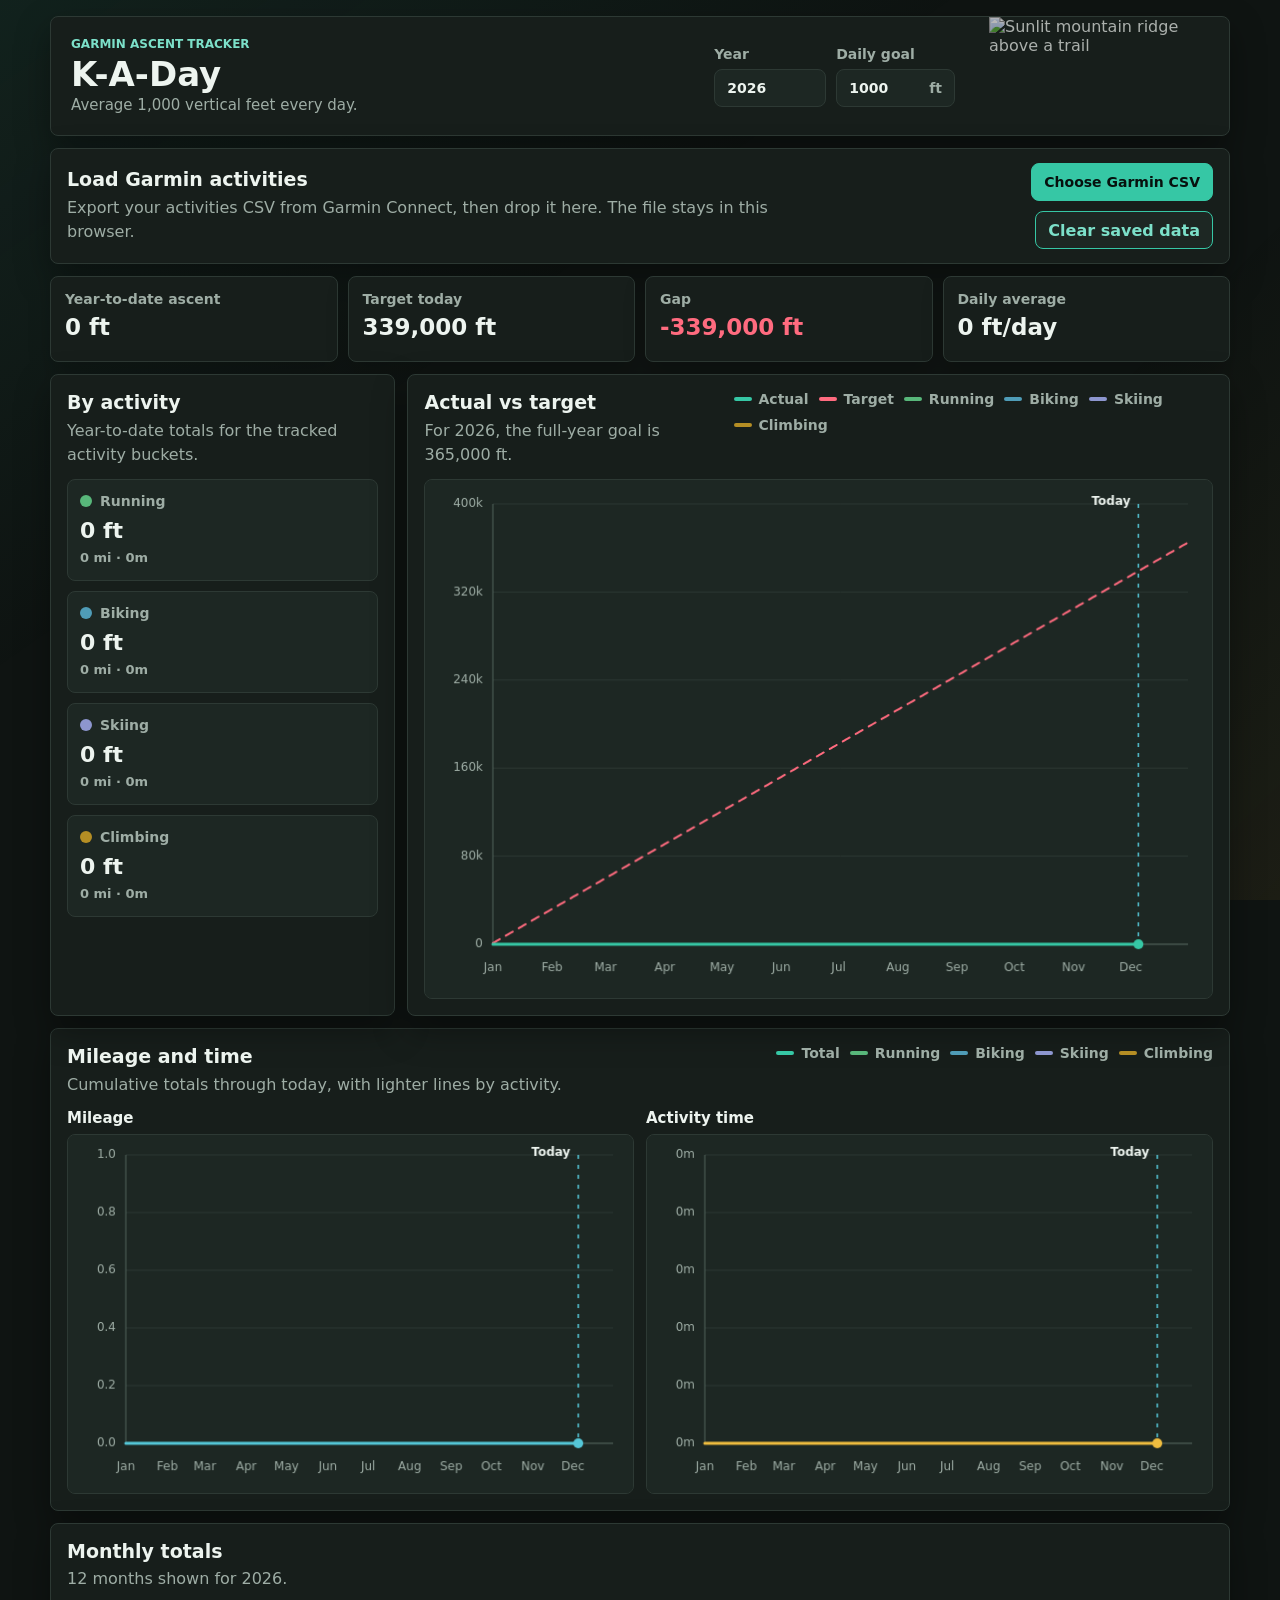
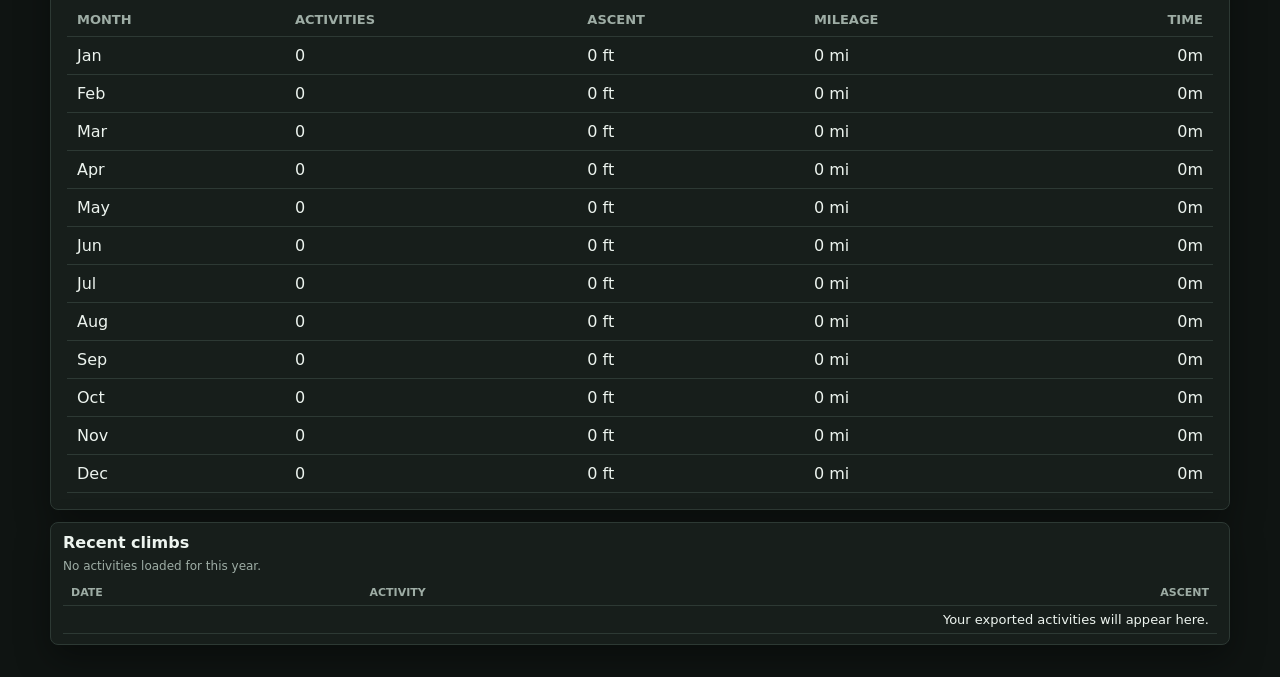
==== index.html @ 8f9bbec0 "Add GitHub Pages hosting for K-A-Day totals" ====
<!doctype html>
<html lang="en">
  <head>
    <meta charset="utf-8">
    <meta name="viewport" content="width=device-width, initial-scale=1">
    <title>K-A-Day</title>
    <link rel="stylesheet" href="styles.css">
  </head>
  <body>
    <main class="app-shell">
      <section class="top-panel" aria-labelledby="app-title">
        <div class="intro">
          <div>
            <p class="eyebrow">Garmin ascent tracker</p>
            <h1 id="app-title">K-A-Day</h1>
            <p class="lede">Average 1,000 vertical feet every day.</p>
          </div>

          <div class="controls" aria-label="Tracker settings">
            <label>
              Year
              <input id="year-input" type="number" min="2000" max="2100" inputmode="numeric">
            </label>
            <label>
              Daily goal
              <span class="input-suffix">
                <input id="daily-goal-input" type="number" min="1" step="1" inputmode="numeric">
                <span>ft</span>
              </span>
            </label>
          </div>
        </div>

        <figure class="mountain-image" aria-label="Mountain trail">
          <img
            src="https://images.unsplash.com/photo-1464822759023-fed622ff2c3b?auto=format&fit=crop&w=1400&q=80"
            alt="Sunlit mountain ridge above a trail"
          >
        </figure>
      </section>

      <section class="upload-panel" aria-labelledby="upload-title">
        <div>
          <h2 id="upload-title">Load Garmin activities</h2>
          <p>
            Export your activities CSV from Garmin Connect, then drop it here.
            The file stays in this browser.
          </p>
        </div>

        <div id="drop-zone" class="drop-zone">
          <input id="csv-input" type="file" accept=".csv,text/csv">
          <label for="csv-input" class="file-button">Choose Garmin CSV</label>
          <button id="clear-button" type="button" class="ghost-button">Clear saved data</button>
        </div>
      </section>

      <section class="stats-grid" aria-label="Progress summary">
        <article class="stat-card">
          <span>Year-to-date ascent</span>
          <strong id="total-ascent">0 ft</strong>
        </article>
        <article class="stat-card">
          <span>Target today</span>
          <strong id="target-ascent">0 ft</strong>
        </article>
        <article class="stat-card">
          <span>Gap</span>
          <strong id="gap-ascent">0 ft</strong>
        </article>
        <article class="stat-card">
          <span>Daily average</span>
          <strong id="daily-average">0 ft</strong>
        </article>
      </section>

      <div class="ascent-layout">
        <section class="type-totals" aria-labelledby="type-totals-title">
          <div class="section-heading">
            <div>
              <h2 id="type-totals-title">By activity</h2>
              <p>Year-to-date totals for the tracked activity buckets.</p>
            </div>
          </div>
          <div id="activity-totals" class="type-total-grid"></div>
        </section>

        <section class="chart-panel" aria-labelledby="chart-title">
          <div class="chart-heading">
            <div>
              <h2 id="chart-title">Actual vs target</h2>
              <p id="chart-subtitle">Load a Garmin CSV to start tracking.</p>
            </div>
            <div class="legend" aria-label="Chart legend">
              <span><i class="actual-key"></i>Actual</span>
              <span><i class="target-key"></i>Target</span>
              <span><i class="running-key"></i>Running</span>
              <span><i class="biking-key"></i>Biking</span>
              <span><i class="skiing-key"></i>Skiing</span>
              <span><i class="climbing-key"></i>Climbing</span>
            </div>
          </div>
          <div class="chart-wrap">
            <canvas id="progress-chart" width="1200" height="640" aria-label="Cumulative ascent chart" role="img"></canvas>
          </div>
        </section>
      </div>

      <section class="metrics-panel" aria-labelledby="metrics-title">
        <div class="chart-heading">
          <div>
            <h2 id="metrics-title">Mileage and time</h2>
            <p id="metrics-subtitle">Cumulative totals through today, with lighter lines by activity.</p>
          </div>
          <div class="legend" aria-label="Metric chart legend">
            <span><i class="actual-key"></i>Total</span>
            <span><i class="running-key"></i>Running</span>
            <span><i class="biking-key"></i>Biking</span>
            <span><i class="skiing-key"></i>Skiing</span>
            <span><i class="climbing-key"></i>Climbing</span>
          </div>
        </div>
        <div class="metric-chart-grid">
          <div class="metric-chart">
            <h3>Mileage</h3>
            <canvas id="mileage-chart" class="metric-canvas" width="900" height="360" aria-label="Cumulative mileage chart" role="img"></canvas>
          </div>
          <div class="metric-chart">
            <h3>Activity time</h3>
            <canvas id="time-chart" class="metric-canvas" width="900" height="360" aria-label="Cumulative activity time chart" role="img"></canvas>
          </div>
        </div>
      </section>

      <section class="monthly-panel" aria-labelledby="monthly-title">
        <div class="activity-heading">
          <div>
            <h2 id="monthly-title">Monthly totals</h2>
            <p id="monthly-count">Totals through the selected year so far.</p>
          </div>
        </div>
        <div class="table-wrap">
          <table>
            <thead>
              <tr>
                <th>Month</th>
                <th>Activities</th>
                <th>Ascent</th>
                <th>Mileage</th>
                <th>Time</th>
              </tr>
            </thead>
            <tbody id="monthly-table">
              <tr>
                <td colspan="5">Monthly totals will appear here.</td>
              </tr>
            </tbody>
          </table>
        </div>
      </section>

      <section class="activity-panel" aria-labelledby="activity-title">
        <div class="activity-heading">
          <div>
            <h2 id="activity-title">Recent climbs</h2>
            <p id="activity-count">No activities loaded yet.</p>
          </div>
          <div id="parse-note" class="parse-note" role="status"></div>
        </div>
        <div class="table-wrap">
          <table>
            <thead>
              <tr>
                <th>Date</th>
                <th>Activity</th>
                <th>Ascent</th>
              </tr>
            </thead>
            <tbody id="activity-table">
              <tr>
                <td colspan="3">Your exported activities will appear here.</td>
              </tr>
            </tbody>
          </table>
        </div>
      </section>
    </main>

    <script src="app.js"></script>
  </body>
</html>
---- styles.css ----
:root {
  --page: #0f1412;
  --surface: #171e1b;
  --surface-soft: #1d2723;
  --ink: #edf4ef;
  --muted: #9eada5;
  --line: #2d3934;
  --green: #36c7a5;
  --green-dark: #7ce0c9;
  --coral: #ff6b7f;
  --gold: #f0bd3f;
  --cyan: #55c7d8;
  --shadow: 0 14px 34px rgba(0, 0, 0, 0.36);
}

* {
  box-sizing: border-box;
}

body {
  margin: 0;
  min-height: 100vh;
  color: var(--ink);
  background: var(--page);
  font-family: Inter, ui-sans-serif, system-ui, -apple-system, BlinkMacSystemFont, "Segoe UI", sans-serif;
}

body::before {
  content: "";
  position: fixed;
  inset: 0;
  z-index: -1;
  background:
    linear-gradient(145deg, rgba(54, 199, 165, 0.08), transparent 38%),
    linear-gradient(315deg, rgba(240, 189, 63, 0.06), transparent 32%);
}

button,
input {
  font: inherit;
}

.app-shell {
  width: min(1180px, calc(100% - 32px));
  margin: 0 auto;
  padding: 16px 0 32px;
}

.top-panel,
.upload-panel,
.chart-panel,
.metrics-panel,
.type-totals,
.monthly-panel,
.activity-panel {
  background: var(--surface);
  border: 1px solid var(--line);
  border-radius: 8px;
  box-shadow: var(--shadow);
}

.top-panel {
  display: grid;
  grid-template-columns: minmax(0, 1fr) 240px;
  gap: 14px;
  overflow: hidden;
}

.intro {
  display: flex;
  align-items: center;
  justify-content: space-between;
  gap: 20px;
  padding: 18px 20px;
}

.eyebrow {
  margin: 0 0 6px;
  color: var(--green-dark);
  font-size: 12px;
  font-weight: 800;
  letter-spacing: 0;
  text-transform: uppercase;
}

h1,
h2,
p {
  margin-top: 0;
}

h1 {
  margin-bottom: 4px;
  font-size: 34px;
  line-height: 1;
  letter-spacing: 0;
}

h2 {
  margin-bottom: 5px;
  font-size: 19px;
  line-height: 1.2;
  letter-spacing: 0;
}

.lede {
  max-width: 560px;
  margin-bottom: 0;
  color: var(--muted);
  font-size: 15px;
  line-height: 1.35;
}

.controls {
  display: flex;
  flex-wrap: wrap;
  justify-content: flex-end;
  gap: 10px;
}

label {
  display: grid;
  gap: 7px;
  color: var(--muted);
  font-size: 14px;
  font-weight: 700;
}

input[type="number"] {
  width: 112px;
  height: 38px;
  padding: 0 12px;
  color: var(--ink);
  background: var(--surface-soft);
  border: 1px solid var(--line);
  border-radius: 8px;
}

.input-suffix {
  display: flex;
  align-items: center;
  height: 38px;
  padding-right: 12px;
  background: var(--surface-soft);
  border: 1px solid var(--line);
  border-radius: 8px;
}

.input-suffix input {
  width: 92px;
  height: 36px;
  border: 0;
  background: transparent;
}

.input-suffix span {
  color: var(--muted);
  font-weight: 800;
}

.mountain-image {
  min-height: 118px;
  margin: 0;
}

.mountain-image img {
  display: block;
  width: 100%;
  height: 100%;
  min-height: 118px;
  object-fit: cover;
  filter: brightness(0.72) saturate(0.95);
}

.upload-panel {
  display: flex;
  align-items: center;
  justify-content: space-between;
  gap: 14px;
  margin-top: 12px;
  padding: 14px 16px;
}

.upload-panel p,
.chart-heading p,
.activity-heading p {
  margin-bottom: 0;
  color: var(--muted);
  line-height: 1.5;
}

.drop-zone {
  display: flex;
  flex-wrap: wrap;
  justify-content: flex-end;
  gap: 10px;
}

.drop-zone.is-dragging {
  outline: 3px solid rgba(54, 199, 165, 0.28);
  outline-offset: 5px;
}

input[type="file"] {
  position: absolute;
  width: 1px;
  height: 1px;
  overflow: hidden;
  clip: rect(0 0 0 0);
  white-space: nowrap;
}

.file-button,
.ghost-button {
  display: inline-flex;
  align-items: center;
  justify-content: center;
  min-height: 38px;
  padding: 0 12px;
  border-radius: 8px;
  border: 1px solid var(--green);
  cursor: pointer;
  font-weight: 800;
}

.file-button {
  color: #07110e;
  background: var(--green);
}

.file-button:hover,
.file-button:focus-visible {
  background: var(--green-dark);
}

.ghost-button {
  color: var(--green-dark);
  background: var(--surface-soft);
}

.ghost-button:hover,
.ghost-button:focus-visible {
  border-color: var(--green-dark);
}

.stats-grid {
  display: grid;
  grid-template-columns: repeat(4, minmax(0, 1fr));
  gap: 10px;
  margin-top: 12px;
}

.stat-card {
  min-height: 86px;
  padding: 14px;
  background: var(--surface);
  border: 1px solid var(--line);
  border-radius: 8px;
  box-shadow: 0 8px 22px rgba(0, 0, 0, 0.2);
}

.stat-card span {
  display: block;
  margin-bottom: 8px;
  color: var(--muted);
  font-size: 14px;
  font-weight: 800;
}

.stat-card strong {
  display: block;
  font-size: 23px;
  line-height: 1.1;
  letter-spacing: 0;
}

.stat-card.is-good strong {
  color: var(--green-dark);
}

.stat-card.is-behind strong {
  color: var(--coral);
}

.chart-panel,
.metrics-panel,
.type-totals,
.monthly-panel,
.activity-panel {
  margin-top: 12px;
  padding: 16px;
}

.activity-panel {
  padding: 10px 12px;
}

.activity-panel .activity-heading {
  margin-bottom: 6px;
}

.activity-panel h2 {
  font-size: 16px;
}

.activity-panel .activity-heading p,
.activity-panel .parse-note {
  font-size: 12px;
  line-height: 1.35;
}

.activity-panel table {
  min-width: 520px;
}

.activity-panel th,
.activity-panel td {
  padding: 6px 8px;
  font-size: 13px;
}

.activity-panel th {
  font-size: 11px;
}

.ascent-layout {
  display: grid;
  grid-template-columns: minmax(250px, 0.42fr) minmax(0, 1fr);
  gap: 12px;
  margin-top: 12px;
  align-items: stretch;
}

.ascent-layout .chart-panel,
.ascent-layout .type-totals {
  margin-top: 0;
}

.ascent-layout .type-totals {
  display: flex;
  flex-direction: column;
}

.ascent-layout .type-total-grid {
  grid-template-columns: 1fr;
}

.chart-heading,
.section-heading,
.activity-heading {
  display: flex;
  align-items: flex-start;
  justify-content: space-between;
  gap: 14px;
  margin-bottom: 12px;
}

.section-heading p {
  margin-bottom: 0;
  color: var(--muted);
  line-height: 1.5;
}

.type-total-grid {
  display: grid;
  grid-template-columns: repeat(4, minmax(0, 1fr));
  gap: 10px;
}

.type-total {
  min-height: 92px;
  padding: 12px;
  border: 1px solid var(--line);
  border-radius: 8px;
  background: var(--surface-soft);
}

.type-total span {
  display: inline-flex;
  align-items: center;
  gap: 8px;
  color: var(--muted);
  font-size: 14px;
  font-weight: 800;
}

.type-total span::before {
  content: "";
  width: 12px;
  height: 12px;
  border-radius: 8px;
  background: var(--series-color);
}

.type-total strong {
  display: block;
  margin-top: 8px;
  font-size: 22px;
  line-height: 1.1;
  letter-spacing: 0;
}

.type-total small {
  display: block;
  margin-top: 6px;
  color: var(--muted);
  font-size: 13px;
  font-weight: 700;
  line-height: 1.45;
}

.legend {
  display: flex;
  flex-wrap: wrap;
  gap: 10px;
  color: var(--muted);
  font-size: 14px;
  font-weight: 800;
}

.legend span {
  display: inline-flex;
  align-items: center;
  gap: 7px;
}

.legend i {
  display: inline-block;
  width: 18px;
  height: 4px;
  border-radius: 8px;
}

.actual-key {
  background: var(--green);
}

.target-key {
  background: var(--coral);
}

.running-key {
  background: #58b77a;
}

.biking-key {
  background: #4f9cb7;
}

.skiing-key {
  background: #8d96cf;
}

.climbing-key {
  background: #b58e24;
}

.chart-wrap {
  position: relative;
  width: 100%;
  min-height: 520px;
}

canvas {
  display: block;
  width: 100%;
  height: 520px;
  border: 1px solid var(--line);
  border-radius: 8px;
  background: var(--surface-soft);
}

.metric-chart-grid {
  display: grid;
  grid-template-columns: repeat(2, minmax(0, 1fr));
  gap: 12px;
}

.metric-chart h3 {
  margin: 0 0 7px;
  font-size: 15px;
  letter-spacing: 0;
}

canvas.metric-canvas {
  height: 360px;
}

.parse-note {
  max-width: 420px;
  color: var(--muted);
  font-size: 14px;
  font-weight: 700;
  line-height: 1.45;
  text-align: right;
}

.table-wrap {
  overflow-x: auto;
}

table {
  width: 100%;
  border-collapse: collapse;
  min-width: 620px;
}

th,
td {
  padding: 9px 10px;
  border-bottom: 1px solid var(--line);
  text-align: left;
}

th {
  color: var(--muted);
  font-size: 13px;
  text-transform: uppercase;
  letter-spacing: 0;
}

td {
  color: var(--ink);
}

td:last-child,
th:last-child {
  text-align: right;
}

@media (max-width: 860px) {
  .top-panel,
  .upload-panel,
  .chart-heading,
  .section-heading,
  .activity-heading {
    display: block;
  }

  .intro {
    display: block;
  }

  .mountain-image {
    max-height: 110px;
  }

  .upload-panel > * + *,
  .chart-heading > * + *,
  .section-heading > * + *,
  .activity-heading > * + * {
    margin-top: 16px;
  }

  .drop-zone {
    justify-content: flex-start;
  }

  .stats-grid {
    grid-template-columns: repeat(2, minmax(0, 1fr));
  }

  .ascent-layout {
    grid-template-columns: 1fr;
  }

  .chart-wrap {
    min-height: 460px;
  }

  .type-total-grid,
  .ascent-layout .type-total-grid,
  .metric-chart-grid {
    grid-template-columns: repeat(2, minmax(0, 1fr));
  }

  .parse-note {
    text-align: left;
  }
}

@media (max-width: 560px) {
  .app-shell {
    width: min(100% - 20px, 1180px);
    padding-top: 10px;
  }

  .intro,
  .upload-panel,
  .chart-panel,
  .metrics-panel,
  .type-totals,
  .monthly-panel,
  .activity-panel {
    padding: 14px;
  }

  h1 {
    font-size: 32px;
  }

  .stats-grid {
    grid-template-columns: 1fr;
  }

  .type-total-grid,
  .ascent-layout .type-total-grid,
  .metric-chart-grid {
    grid-template-columns: 1fr;
  }

  .file-button,
  .ghost-button {
    width: 100%;
  }

  canvas {
    height: 360px;
  }

  .chart-wrap {
    min-height: 360px;
  }

  canvas.metric-canvas {
    height: 300px;
  }
}
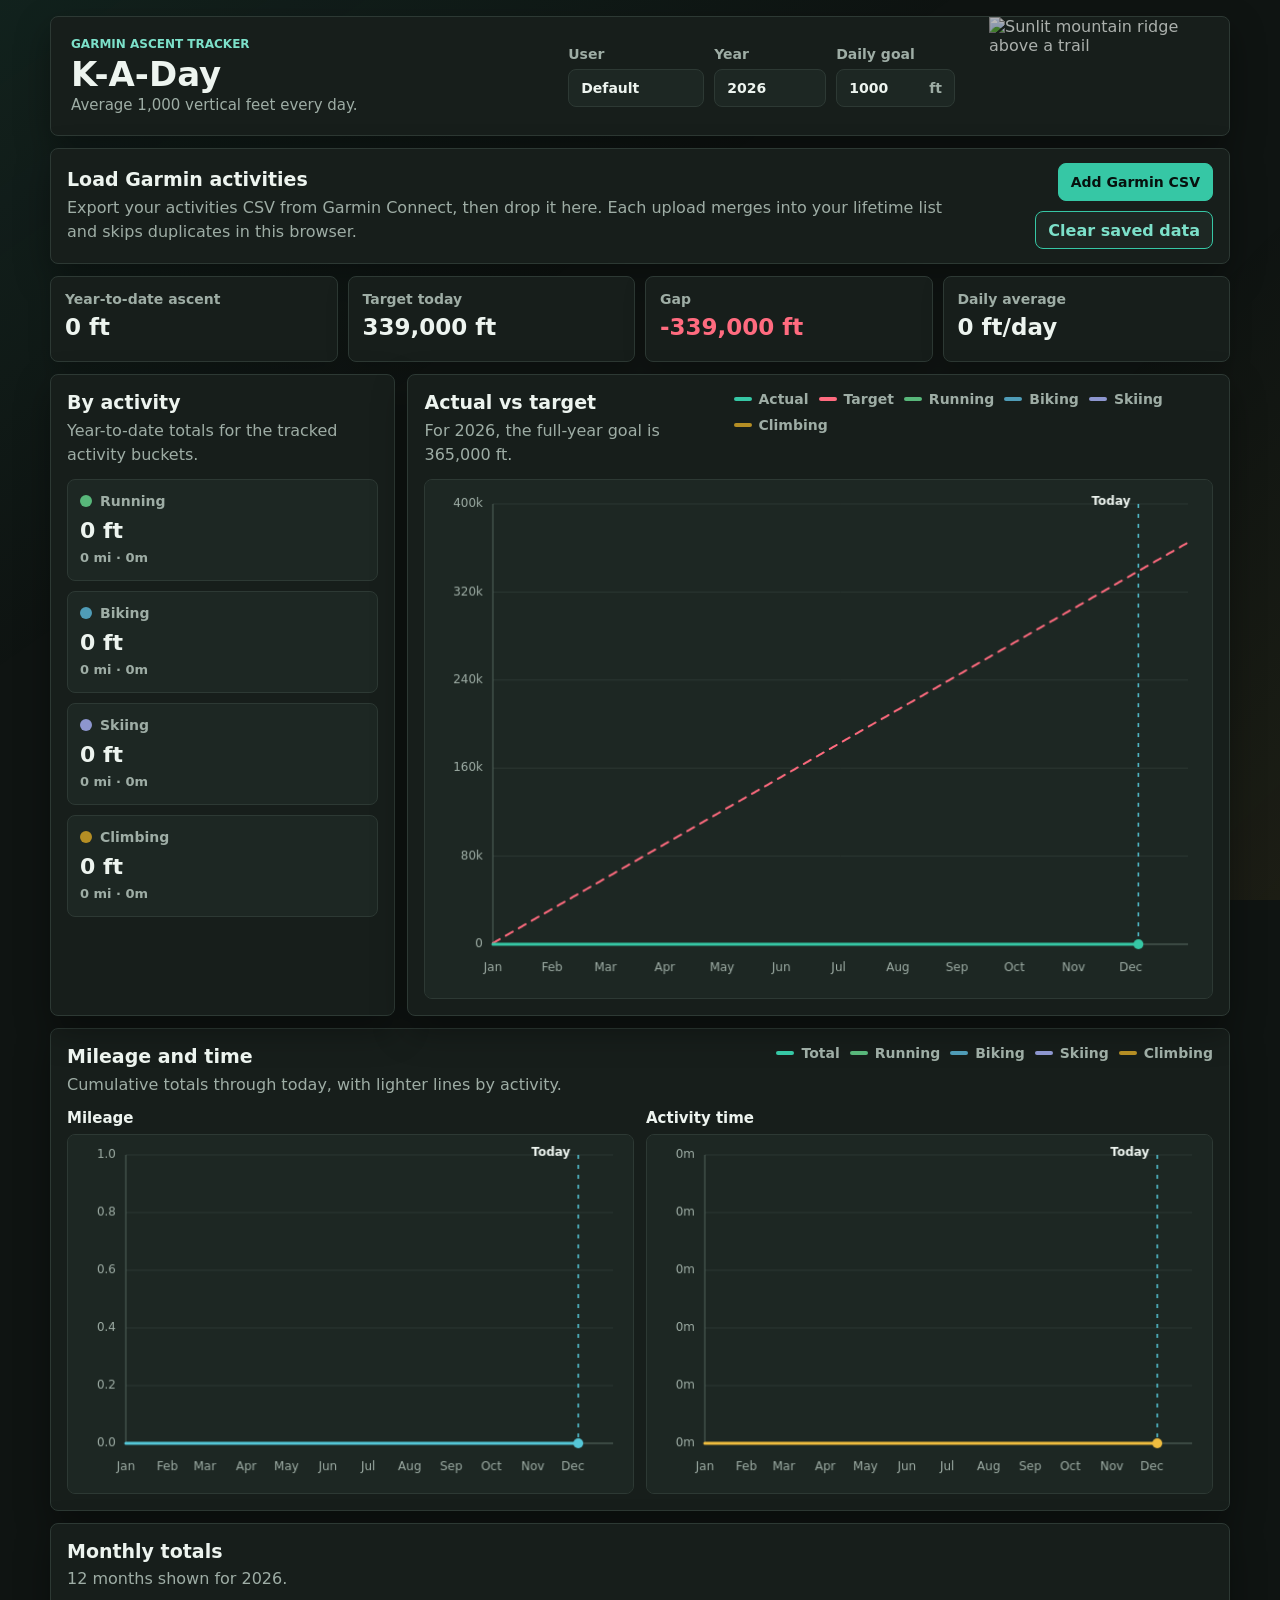
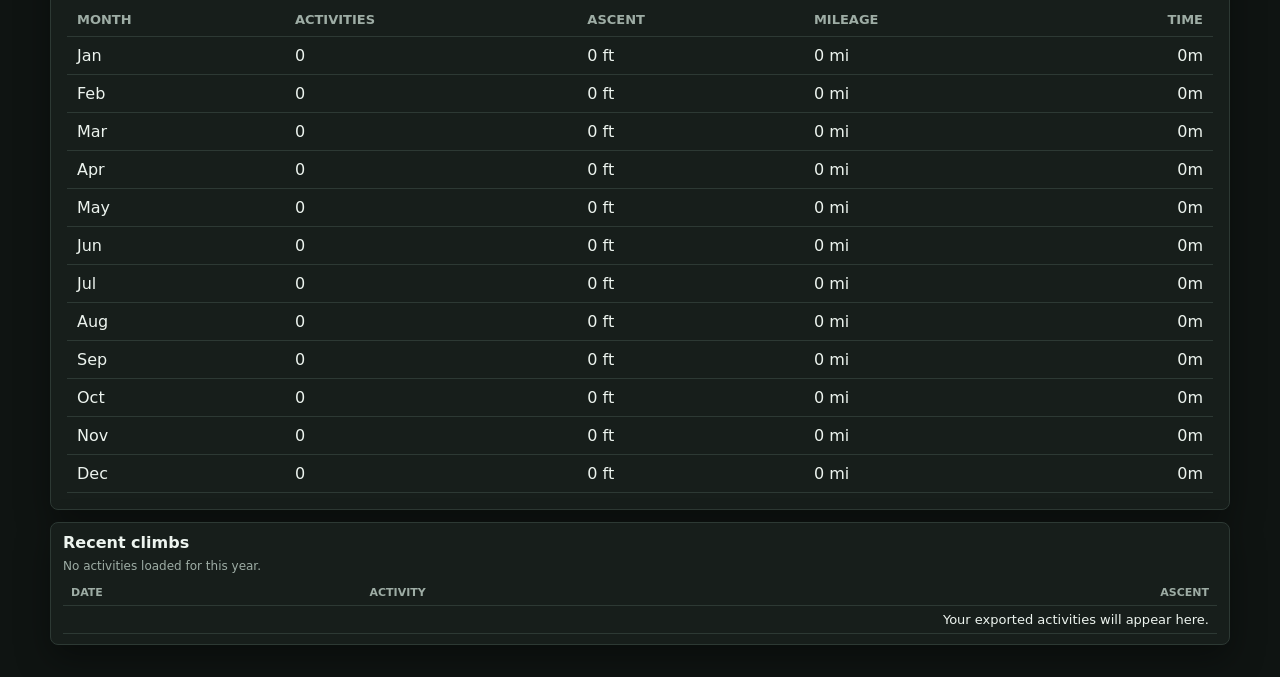
==== commit 0beb2673: "added individual users" ====
--- a/index.html
+++ b/index.html
@@ -17,6 +17,10 @@
           </div>
 
           <div class="controls" aria-label="Tracker settings">
+            <label>
+              User
+              <input id="user-input" type="text" maxlength="40" spellcheck="false" autocomplete="off">
+            </label>
             <label>
               Year
               <input id="year-input" type="number" min="2000" max="2100" inputmode="numeric">
@@ -44,13 +48,13 @@
           <h2 id="upload-title">Load Garmin activities</h2>
           <p>
             Export your activities CSV from Garmin Connect, then drop it here.
-            The file stays in this browser.
+            Each upload merges into your lifetime list and skips duplicates in this browser.
           </p>
         </div>
 
         <div id="drop-zone" class="drop-zone">
           <input id="csv-input" type="file" accept=".csv,text/csv">
-          <label for="csv-input" class="file-button">Choose Garmin CSV</label>
+          <label for="csv-input" class="file-button">Add Garmin CSV</label>
           <button id="clear-button" type="button" class="ghost-button">Clear saved data</button>
         </div>
       </section>
--- a/styles.css
+++ b/styles.css
@@ -126,6 +126,7 @@
   font-weight: 700;
 }
 
+input[type="text"],
 input[type="number"] {
   width: 112px;
   height: 38px;
@@ -134,6 +135,10 @@
   background: var(--surface-soft);
   border: 1px solid var(--line);
   border-radius: 8px;
+}
+
+input[type="text"] {
+  width: 136px;
 }
 
 .input-suffix {
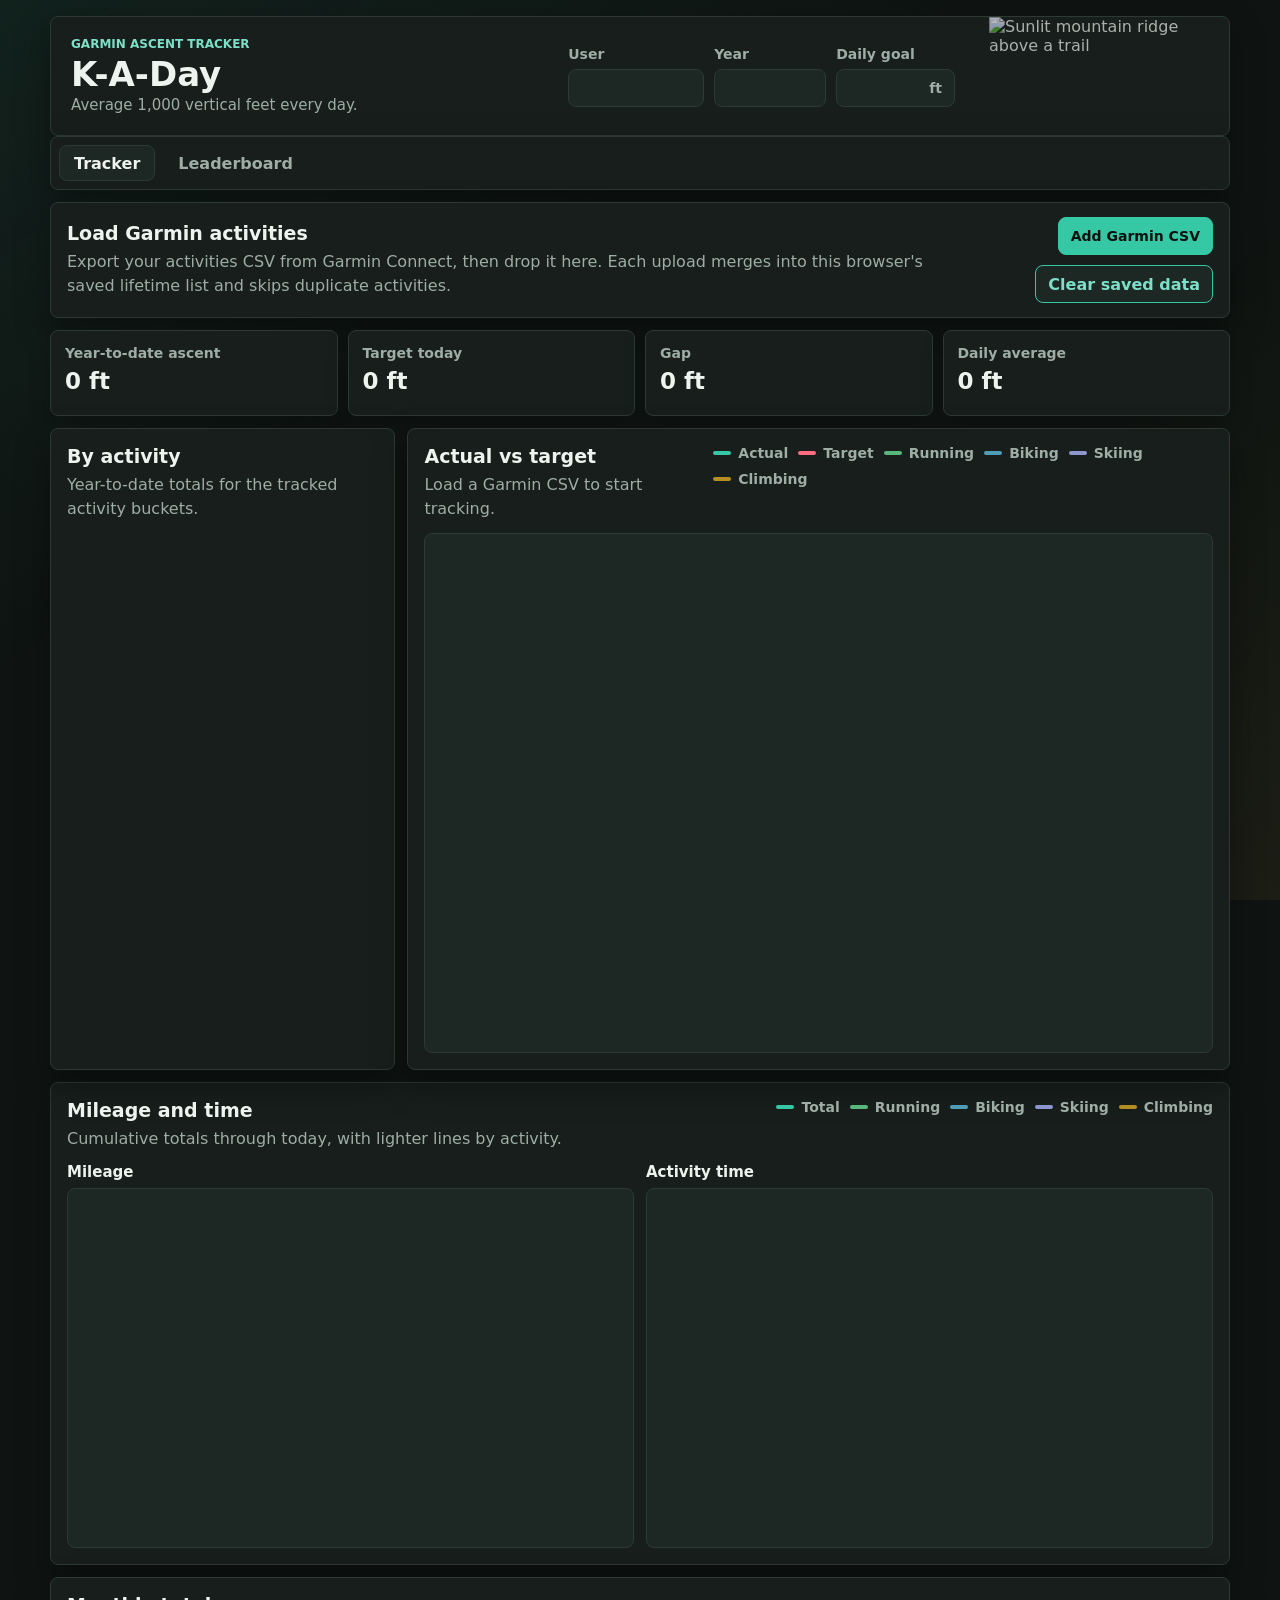
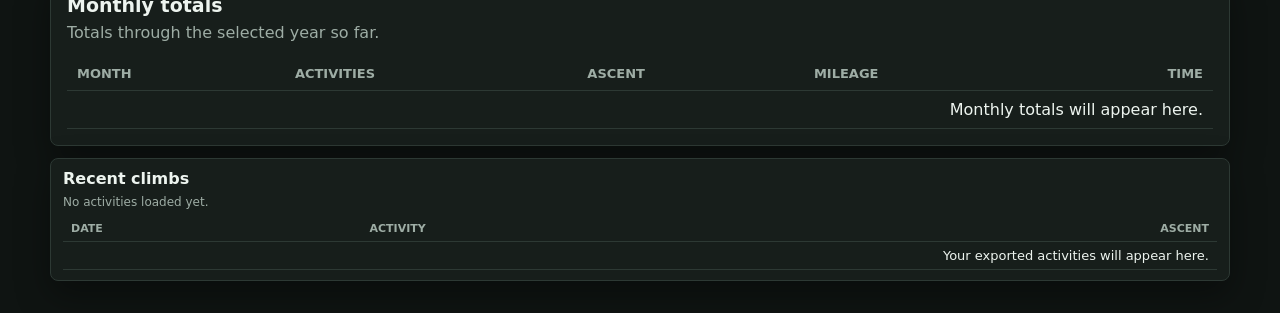
==== commit afa36f84: "Refactor app layout and shared UI components" ====
--- a/index.html
+++ b/index.html
@@ -43,12 +43,17 @@
         </figure>
       </section>
 
-      <section class="upload-panel" aria-labelledby="upload-title">
+      <section class="nav-panel" aria-label="Views">
+        <button id="tracker-tab" class="nav-link is-active" type="button" aria-pressed="true">Tracker</button>
+        <button id="leaderboard-tab" class="nav-link" type="button" aria-pressed="false">Leaderboard</button>
+      </section>
+
+      <section class="upload-panel view-panel view-tracker" aria-labelledby="upload-title">
         <div>
           <h2 id="upload-title">Load Garmin activities</h2>
           <p>
             Export your activities CSV from Garmin Connect, then drop it here.
-            Each upload merges into your lifetime list and skips duplicates in this browser.
+            Each upload merges into this browser's saved lifetime list and skips duplicate activities.
           </p>
         </div>
 
@@ -59,7 +64,7 @@
         </div>
       </section>
 
-      <section class="stats-grid" aria-label="Progress summary">
+      <section class="stats-grid view-panel view-tracker" aria-label="Progress summary">
         <article class="stat-card">
           <span>Year-to-date ascent</span>
           <strong id="total-ascent">0 ft</strong>
@@ -78,7 +83,7 @@
         </article>
       </section>
 
-      <div class="ascent-layout">
+      <div class="ascent-layout view-panel view-tracker">
         <section class="type-totals" aria-labelledby="type-totals-title">
           <div class="section-heading">
             <div>
@@ -110,7 +115,7 @@
         </section>
       </div>
 
-      <section class="metrics-panel" aria-labelledby="metrics-title">
+      <section class="metrics-panel view-panel view-tracker" aria-labelledby="metrics-title">
         <div class="chart-heading">
           <div>
             <h2 id="metrics-title">Mileage and time</h2>
@@ -136,7 +141,7 @@
         </div>
       </section>
 
-      <section class="monthly-panel" aria-labelledby="monthly-title">
+      <section class="monthly-panel view-panel view-tracker" aria-labelledby="monthly-title">
         <div class="activity-heading">
           <div>
             <h2 id="monthly-title">Monthly totals</h2>
@@ -163,7 +168,7 @@
         </div>
       </section>
 
-      <section class="activity-panel" aria-labelledby="activity-title">
+      <section class="activity-panel view-panel view-tracker" aria-labelledby="activity-title">
         <div class="activity-heading">
           <div>
             <h2 id="activity-title">Recent climbs</h2>
@@ -188,8 +193,68 @@
           </table>
         </div>
       </section>
+
+      <section class="crew-panel view-panel view-leaderboard" aria-labelledby="leaderboard-title" hidden>
+        <div class="chart-heading">
+          <div>
+            <h2 id="leaderboard-title">Local leaderboard</h2>
+            <p id="leaderboard-subtitle">Every saved profile in this browser for the selected year.</p>
+          </div>
+          <div id="leaderboard-legend" class="legend" aria-label="Leaderboard legend"></div>
+        </div>
+
+        <div class="stats-grid crew-stats" aria-label="Leaderboard summary">
+          <article class="stat-card">
+            <span>Profiles</span>
+            <strong id="leaderboard-count">0</strong>
+          </article>
+          <article class="stat-card">
+            <span>Leading total</span>
+            <strong id="leaderboard-leading">0 ft</strong>
+          </article>
+          <article class="stat-card">
+            <span>Combined total</span>
+            <strong id="leaderboard-total">0 ft</strong>
+          </article>
+          <article class="stat-card">
+            <span>Combined mileage</span>
+            <strong id="leaderboard-distance">0 mi</strong>
+          </article>
+        </div>
+
+        <div class="chart-wrap">
+          <canvas id="leaderboard-chart" width="1200" height="640" aria-label="Leaderboard ascent chart" role="img"></canvas>
+        </div>
+
+        <div class="activity-heading crew-table-heading">
+          <div>
+            <h2>Rankings</h2>
+            <p id="leaderboard-copy">Saved profiles in this browser.</p>
+          </div>
+        </div>
+        <div class="table-wrap">
+          <table>
+            <thead>
+              <tr>
+                <th>Rank</th>
+                <th>User</th>
+                <th>Activities</th>
+                <th>Ascent</th>
+                <th>Mileage</th>
+                <th>Time</th>
+              </tr>
+            </thead>
+            <tbody id="leaderboard-table">
+              <tr>
+                <td colspan="6">Leaderboard rows will appear here.</td>
+              </tr>
+            </tbody>
+          </table>
+        </div>
+      </section>
     </main>
 
+    <script src="shared.js"></script>
     <script src="app.js"></script>
   </body>
 </html>
--- a/styles.css
+++ b/styles.css
@@ -46,17 +46,54 @@
   padding: 16px 0 32px;
 }
 
+.nav-panel,
 .top-panel,
+.auth-panel,
 .upload-panel,
 .chart-panel,
 .metrics-panel,
 .type-totals,
+.crew-panel,
 .monthly-panel,
+.group-actions-panel,
 .activity-panel {
   background: var(--surface);
   border: 1px solid var(--line);
   border-radius: 8px;
   box-shadow: var(--shadow);
+}
+
+.nav-panel {
+  display: flex;
+  gap: 8px;
+  padding: 8px;
+  margin-bottom: 12px;
+}
+
+.nav-link {
+  display: inline-flex;
+  align-items: center;
+  justify-content: center;
+  min-height: 36px;
+  padding: 0 14px;
+  color: var(--muted);
+  background: transparent;
+  text-decoration: none;
+  border: 1px solid transparent;
+  border-radius: 8px;
+  cursor: pointer;
+  font-weight: 800;
+}
+
+.nav-link.is-active {
+  color: var(--ink);
+  background: var(--surface-soft);
+  border-color: var(--line);
+}
+
+.nav-link:hover,
+.nav-link:focus-visible {
+  border-color: var(--line);
 }
 
 .top-panel {
@@ -127,6 +164,7 @@
 }
 
 input[type="text"],
+input[type="password"],
 input[type="number"] {
   width: 112px;
   height: 38px;
@@ -141,6 +179,10 @@
   width: 136px;
 }
 
+input[type="password"] {
+  width: 160px;
+}
+
 .input-suffix {
   display: flex;
   align-items: center;
@@ -177,6 +219,23 @@
   filter: brightness(0.72) saturate(0.95);
 }
 
+.auth-panel {
+  display: flex;
+  align-items: center;
+  justify-content: space-between;
+  gap: 14px;
+  margin-top: 12px;
+  padding: 14px 16px;
+}
+
+.auth-controls {
+  display: flex;
+  flex-wrap: wrap;
+  align-items: end;
+  justify-content: flex-end;
+  gap: 10px;
+}
+
 .upload-panel {
   display: flex;
   align-items: center;
@@ -290,7 +349,9 @@
 .chart-panel,
 .metrics-panel,
 .type-totals,
+.crew-panel,
 .monthly-panel,
+.group-actions-panel,
 .activity-panel {
   margin-top: 12px;
   padding: 16px;
@@ -326,6 +387,20 @@
 
 .activity-panel th {
   font-size: 11px;
+}
+
+.crew-panel .chart-wrap {
+  margin-top: 14px;
+}
+
+.crew-stats {
+  margin-top: 0;
+  margin-bottom: 14px;
+}
+
+.crew-table-heading {
+  margin-top: 14px;
+  margin-bottom: 8px;
 }
 
 .ascent-layout {
@@ -487,8 +562,31 @@
   letter-spacing: 0;
 }
 
+.action-card h3 {
+  margin: 0 0 10px;
+  font-size: 16px;
+}
+
 canvas.metric-canvas {
   height: 360px;
+}
+
+.group-actions-grid {
+  display: grid;
+  grid-template-columns: repeat(2, minmax(0, 1fr));
+  gap: 12px;
+}
+
+.action-card {
+  padding: 14px;
+  border: 1px solid var(--line);
+  border-radius: 8px;
+  background: var(--surface-soft);
+}
+
+.action-card button {
+  margin-top: 12px;
+  width: fit-content;
 }
 
 .parse-note {
@@ -502,6 +600,10 @@
 
 .table-wrap {
   overflow-x: auto;
+}
+
+.view-panel[hidden] {
+  display: none !important;
 }
 
 table {
@@ -535,6 +637,7 @@
 
 @media (max-width: 860px) {
   .top-panel,
+  .auth-panel,
   .upload-panel,
   .chart-heading,
   .section-heading,
@@ -551,6 +654,7 @@
   }
 
   .upload-panel > * + *,
+  .auth-panel > * + *,
   .chart-heading > * + *,
   .section-heading > * + *,
   .activity-heading > * + * {
@@ -575,7 +679,8 @@
 
   .type-total-grid,
   .ascent-layout .type-total-grid,
-  .metric-chart-grid {
+  .metric-chart-grid,
+  .group-actions-grid {
     grid-template-columns: repeat(2, minmax(0, 1fr));
   }
 
@@ -592,10 +697,13 @@
 
   .intro,
   .upload-panel,
+  .auth-panel,
   .chart-panel,
   .metrics-panel,
   .type-totals,
+  .crew-panel,
   .monthly-panel,
+  .group-actions-panel,
   .activity-panel {
     padding: 14px;
   }
@@ -610,12 +718,18 @@
 
   .type-total-grid,
   .ascent-layout .type-total-grid,
-  .metric-chart-grid {
+  .metric-chart-grid,
+  .group-actions-grid {
     grid-template-columns: 1fr;
   }
 
+  .auth-controls {
+    justify-content: stretch;
+  }
+
   .file-button,
-  .ghost-button {
+  .ghost-button,
+  .action-card button {
     width: 100%;
   }
 
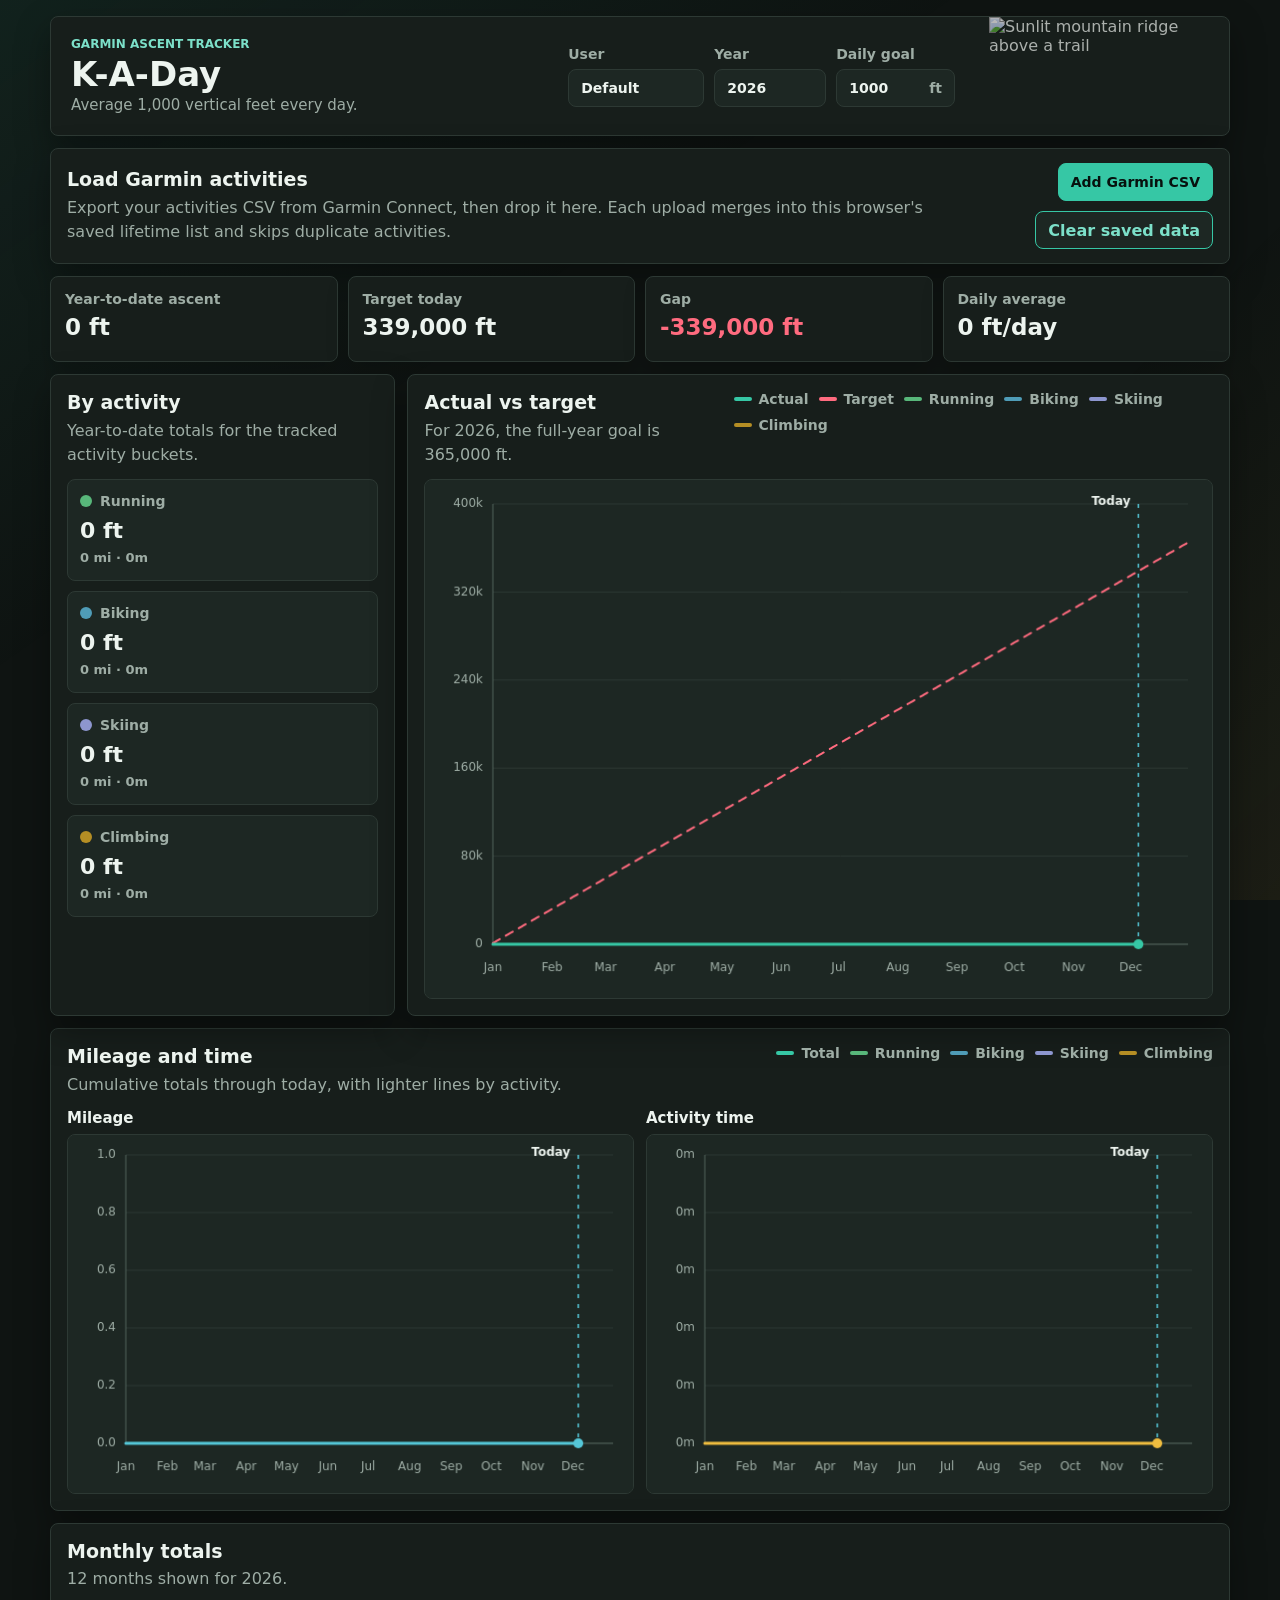
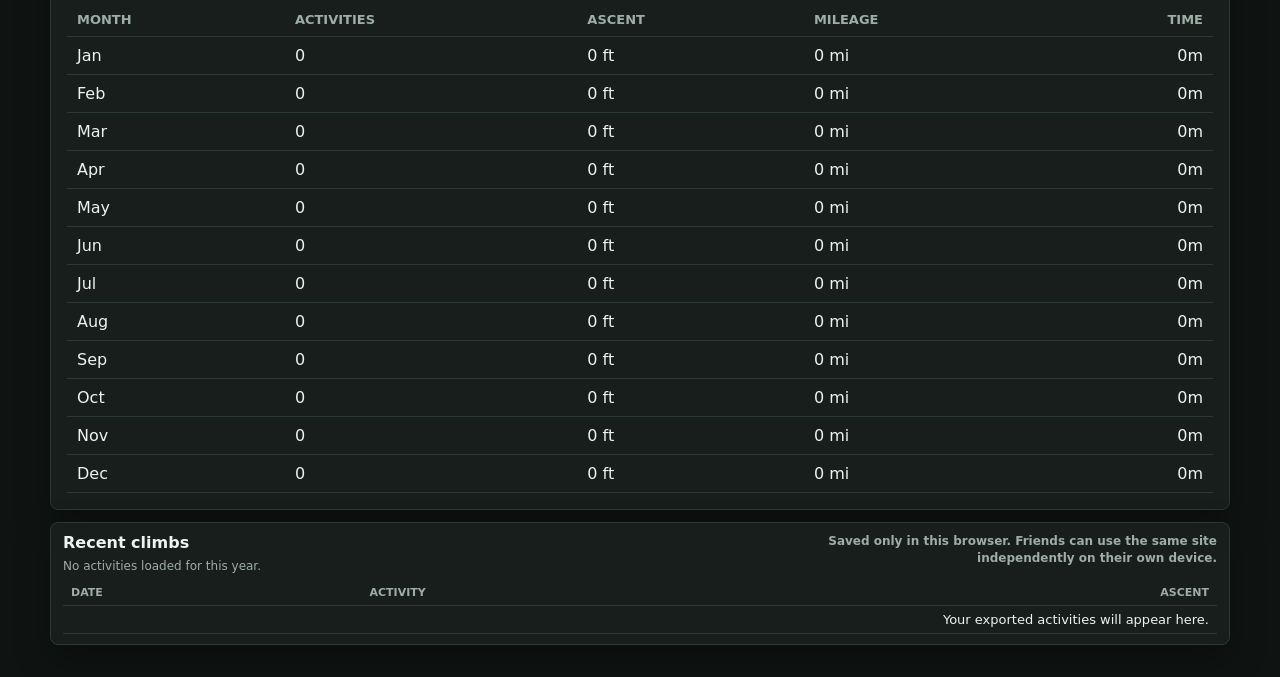
==== commit 05a6a6f5: "Remove leaderboard and improve profile switching" ====
--- a/index.html
+++ b/index.html
@@ -43,12 +43,7 @@
         </figure>
       </section>
 
-      <section class="nav-panel" aria-label="Views">
-        <button id="tracker-tab" class="nav-link is-active" type="button" aria-pressed="true">Tracker</button>
-        <button id="leaderboard-tab" class="nav-link" type="button" aria-pressed="false">Leaderboard</button>
-      </section>
-
-      <section class="upload-panel view-panel view-tracker" aria-labelledby="upload-title">
+      <section class="upload-panel" aria-labelledby="upload-title">
         <div>
           <h2 id="upload-title">Load Garmin activities</h2>
           <p>
@@ -64,7 +59,7 @@
         </div>
       </section>
 
-      <section class="stats-grid view-panel view-tracker" aria-label="Progress summary">
+      <section class="stats-grid" aria-label="Progress summary">
         <article class="stat-card">
           <span>Year-to-date ascent</span>
           <strong id="total-ascent">0 ft</strong>
@@ -83,7 +78,7 @@
         </article>
       </section>
 
-      <div class="ascent-layout view-panel view-tracker">
+      <div class="ascent-layout">
         <section class="type-totals" aria-labelledby="type-totals-title">
           <div class="section-heading">
             <div>
@@ -115,7 +110,7 @@
         </section>
       </div>
 
-      <section class="metrics-panel view-panel view-tracker" aria-labelledby="metrics-title">
+      <section class="metrics-panel" aria-labelledby="metrics-title">
         <div class="chart-heading">
           <div>
             <h2 id="metrics-title">Mileage and time</h2>
@@ -141,7 +136,7 @@
         </div>
       </section>
 
-      <section class="monthly-panel view-panel view-tracker" aria-labelledby="monthly-title">
+      <section class="monthly-panel" aria-labelledby="monthly-title">
         <div class="activity-heading">
           <div>
             <h2 id="monthly-title">Monthly totals</h2>
@@ -168,7 +163,7 @@
         </div>
       </section>
 
-      <section class="activity-panel view-panel view-tracker" aria-labelledby="activity-title">
+      <section class="activity-panel" aria-labelledby="activity-title">
         <div class="activity-heading">
           <div>
             <h2 id="activity-title">Recent climbs</h2>
@@ -193,65 +188,6 @@
           </table>
         </div>
       </section>
-
-      <section class="crew-panel view-panel view-leaderboard" aria-labelledby="leaderboard-title" hidden>
-        <div class="chart-heading">
-          <div>
-            <h2 id="leaderboard-title">Local leaderboard</h2>
-            <p id="leaderboard-subtitle">Every saved profile in this browser for the selected year.</p>
-          </div>
-          <div id="leaderboard-legend" class="legend" aria-label="Leaderboard legend"></div>
-        </div>
-
-        <div class="stats-grid crew-stats" aria-label="Leaderboard summary">
-          <article class="stat-card">
-            <span>Profiles</span>
-            <strong id="leaderboard-count">0</strong>
-          </article>
-          <article class="stat-card">
-            <span>Leading total</span>
-            <strong id="leaderboard-leading">0 ft</strong>
-          </article>
-          <article class="stat-card">
-            <span>Combined total</span>
-            <strong id="leaderboard-total">0 ft</strong>
-          </article>
-          <article class="stat-card">
-            <span>Combined mileage</span>
-            <strong id="leaderboard-distance">0 mi</strong>
-          </article>
-        </div>
-
-        <div class="chart-wrap">
-          <canvas id="leaderboard-chart" width="1200" height="640" aria-label="Leaderboard ascent chart" role="img"></canvas>
-        </div>
-
-        <div class="activity-heading crew-table-heading">
-          <div>
-            <h2>Rankings</h2>
-            <p id="leaderboard-copy">Saved profiles in this browser.</p>
-          </div>
-        </div>
-        <div class="table-wrap">
-          <table>
-            <thead>
-              <tr>
-                <th>Rank</th>
-                <th>User</th>
-                <th>Activities</th>
-                <th>Ascent</th>
-                <th>Mileage</th>
-                <th>Time</th>
-              </tr>
-            </thead>
-            <tbody id="leaderboard-table">
-              <tr>
-                <td colspan="6">Leaderboard rows will appear here.</td>
-              </tr>
-            </tbody>
-          </table>
-        </div>
-      </section>
     </main>
 
     <script src="shared.js"></script>
--- a/styles.css
+++ b/styles.css
@@ -53,7 +53,6 @@
 .chart-panel,
 .metrics-panel,
 .type-totals,
-.crew-panel,
 .monthly-panel,
 .group-actions-panel,
 .activity-panel {
@@ -349,7 +348,6 @@
 .chart-panel,
 .metrics-panel,
 .type-totals,
-.crew-panel,
 .monthly-panel,
 .group-actions-panel,
 .activity-panel {
@@ -387,20 +385,6 @@
 
 .activity-panel th {
   font-size: 11px;
-}
-
-.crew-panel .chart-wrap {
-  margin-top: 14px;
-}
-
-.crew-stats {
-  margin-top: 0;
-  margin-bottom: 14px;
-}
-
-.crew-table-heading {
-  margin-top: 14px;
-  margin-bottom: 8px;
 }
 
 .ascent-layout {
@@ -600,10 +584,6 @@
 
 .table-wrap {
   overflow-x: auto;
-}
-
-.view-panel[hidden] {
-  display: none !important;
 }
 
 table {
@@ -701,7 +681,6 @@
   .chart-panel,
   .metrics-panel,
   .type-totals,
-  .crew-panel,
   .monthly-panel,
   .group-actions-panel,
   .activity-panel {
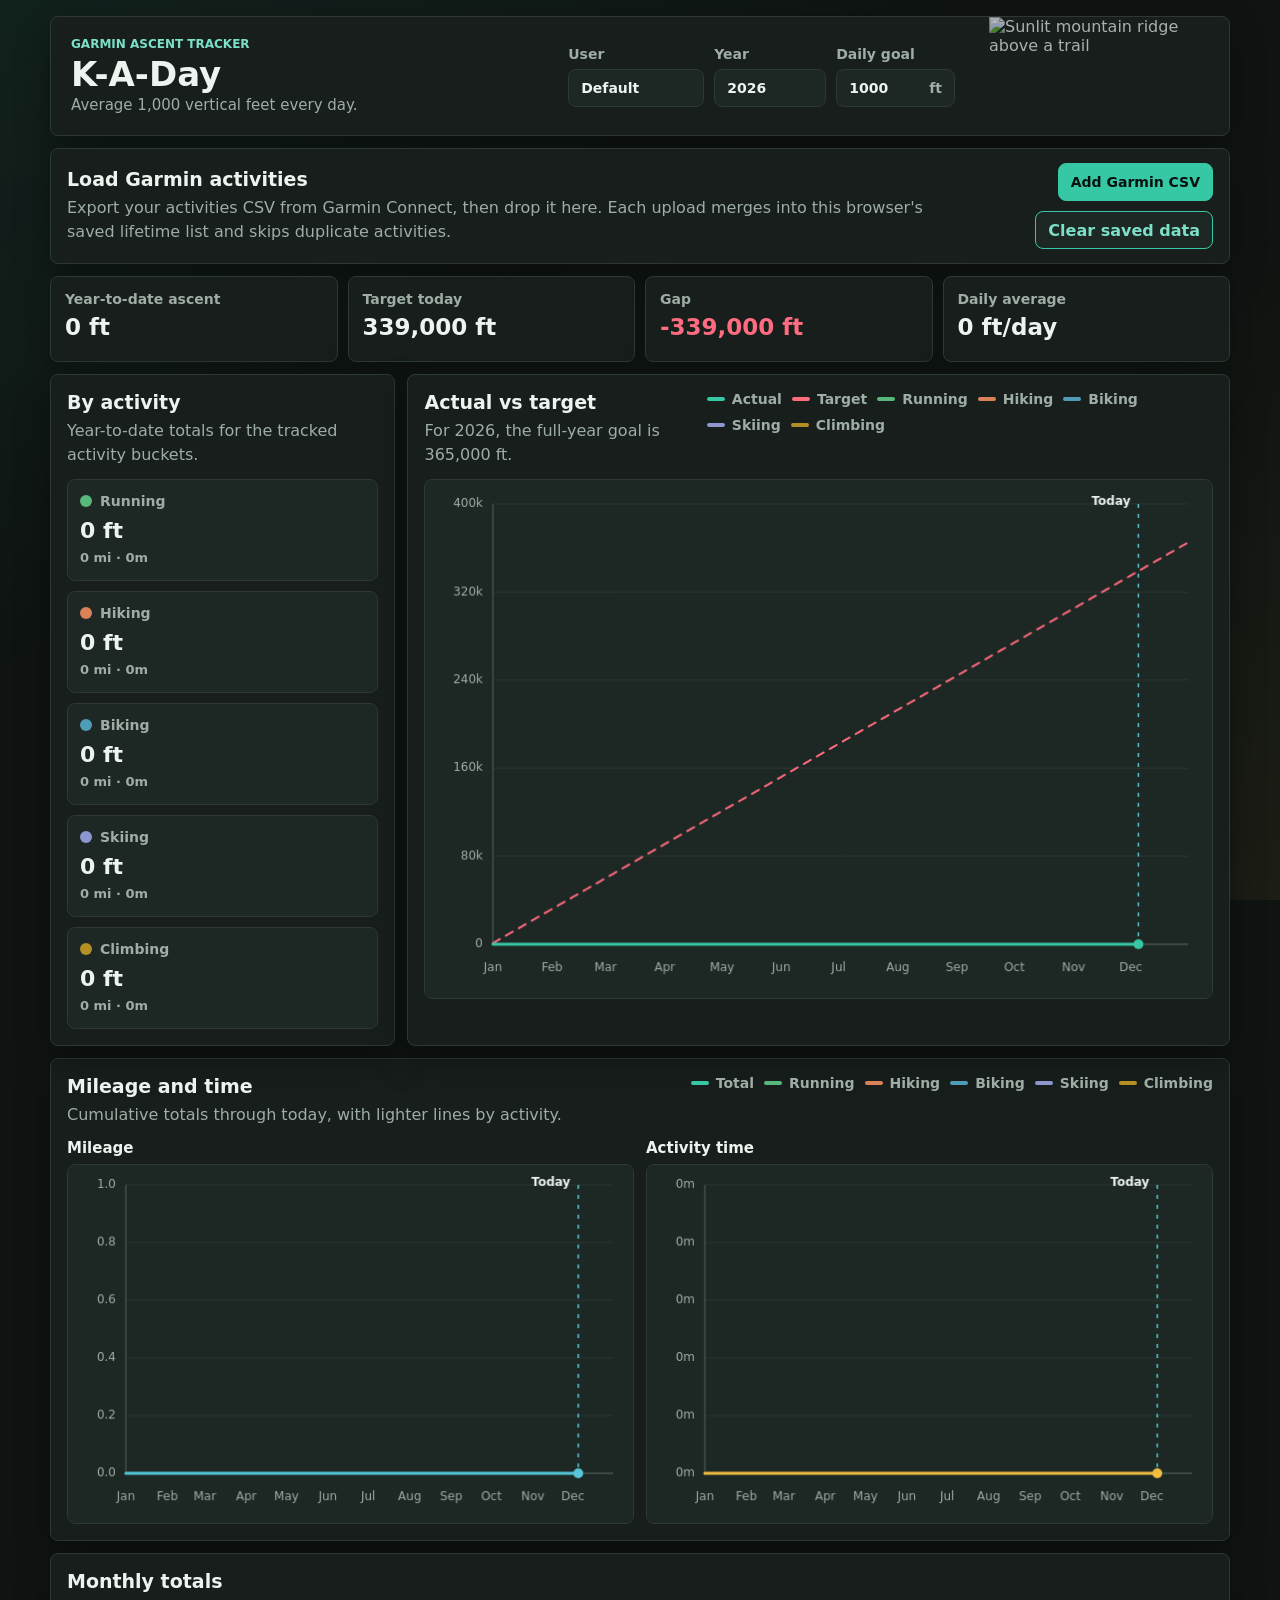
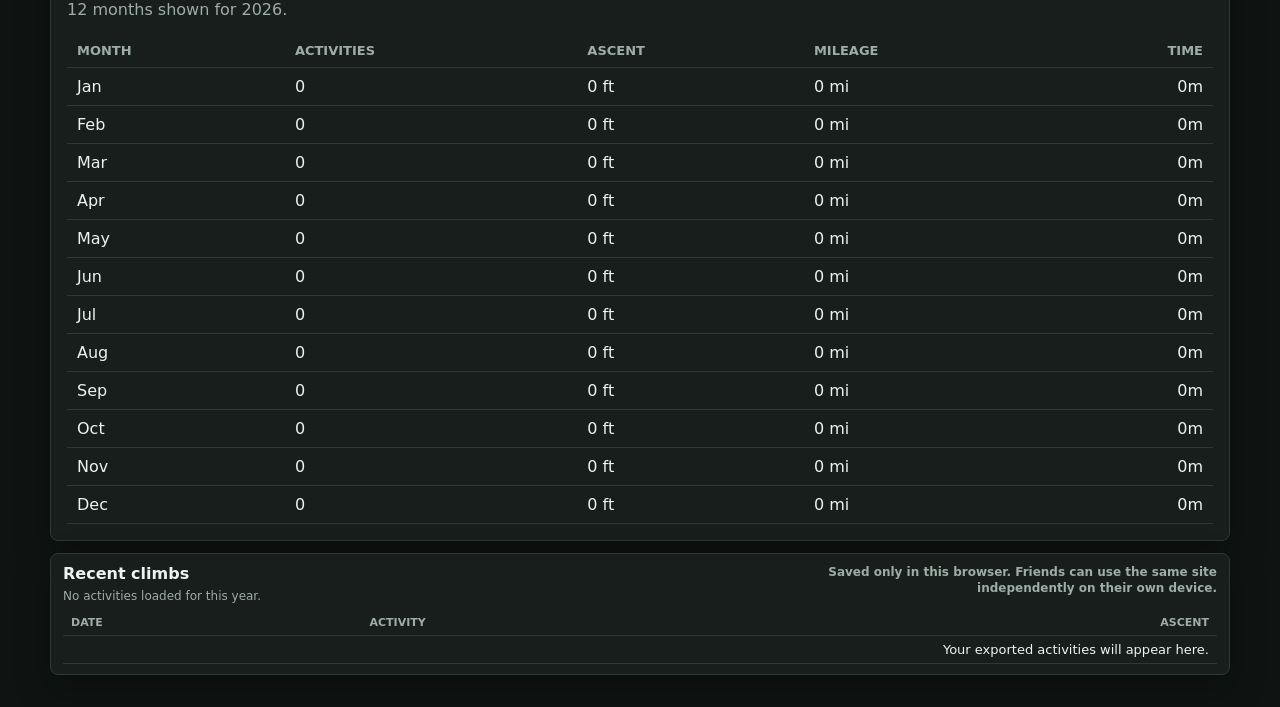
==== commit 81d836c3: "Add hiking activity series to charts" ====
--- a/index.html
+++ b/index.html
@@ -99,6 +99,7 @@
               <span><i class="actual-key"></i>Actual</span>
               <span><i class="target-key"></i>Target</span>
               <span><i class="running-key"></i>Running</span>
+              <span><i class="hiking-key"></i>Hiking</span>
               <span><i class="biking-key"></i>Biking</span>
               <span><i class="skiing-key"></i>Skiing</span>
               <span><i class="climbing-key"></i>Climbing</span>
@@ -119,6 +120,7 @@
           <div class="legend" aria-label="Metric chart legend">
             <span><i class="actual-key"></i>Total</span>
             <span><i class="running-key"></i>Running</span>
+            <span><i class="hiking-key"></i>Hiking</span>
             <span><i class="biking-key"></i>Biking</span>
             <span><i class="skiing-key"></i>Skiing</span>
             <span><i class="climbing-key"></i>Climbing</span>
--- a/styles.css
+++ b/styles.css
@@ -507,6 +507,10 @@
   background: #58b77a;
 }
 
+.hiking-key {
+  background: #d98257;
+}
+
 .biking-key {
   background: #4f9cb7;
 }
